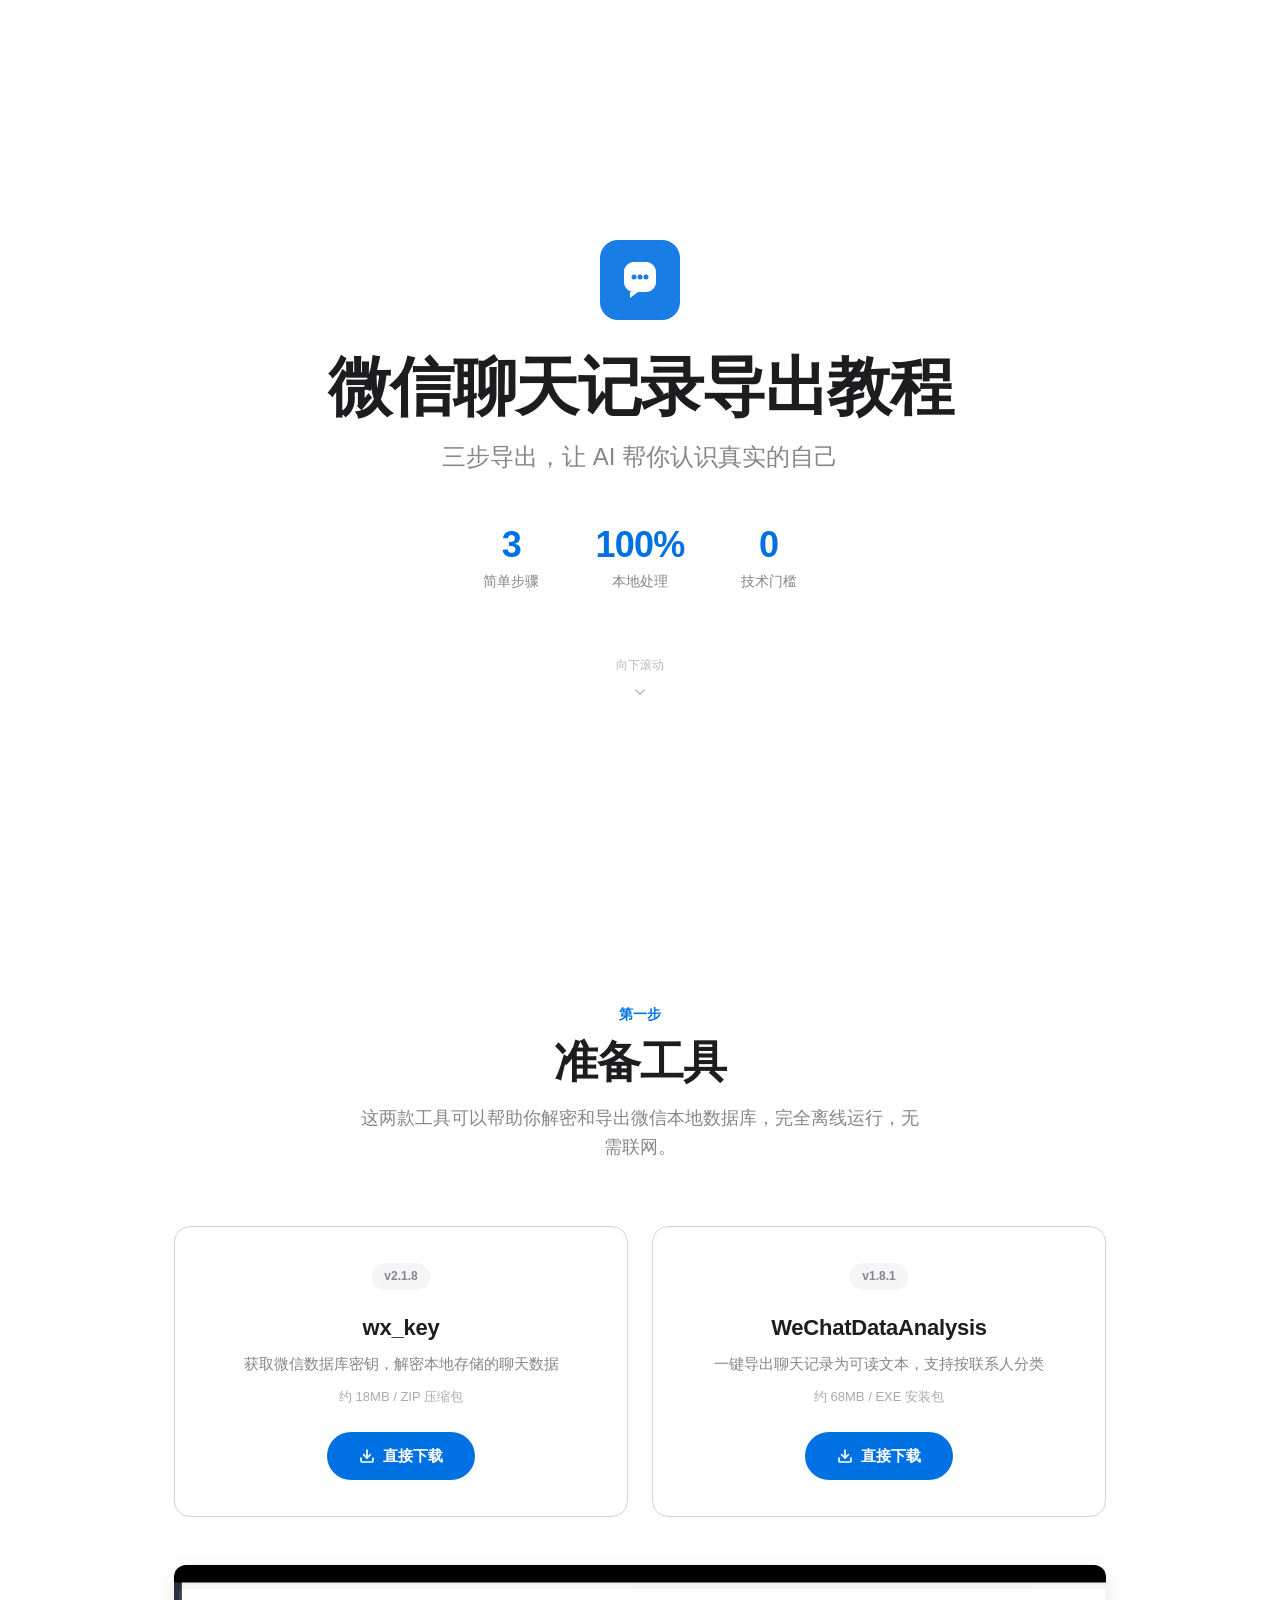
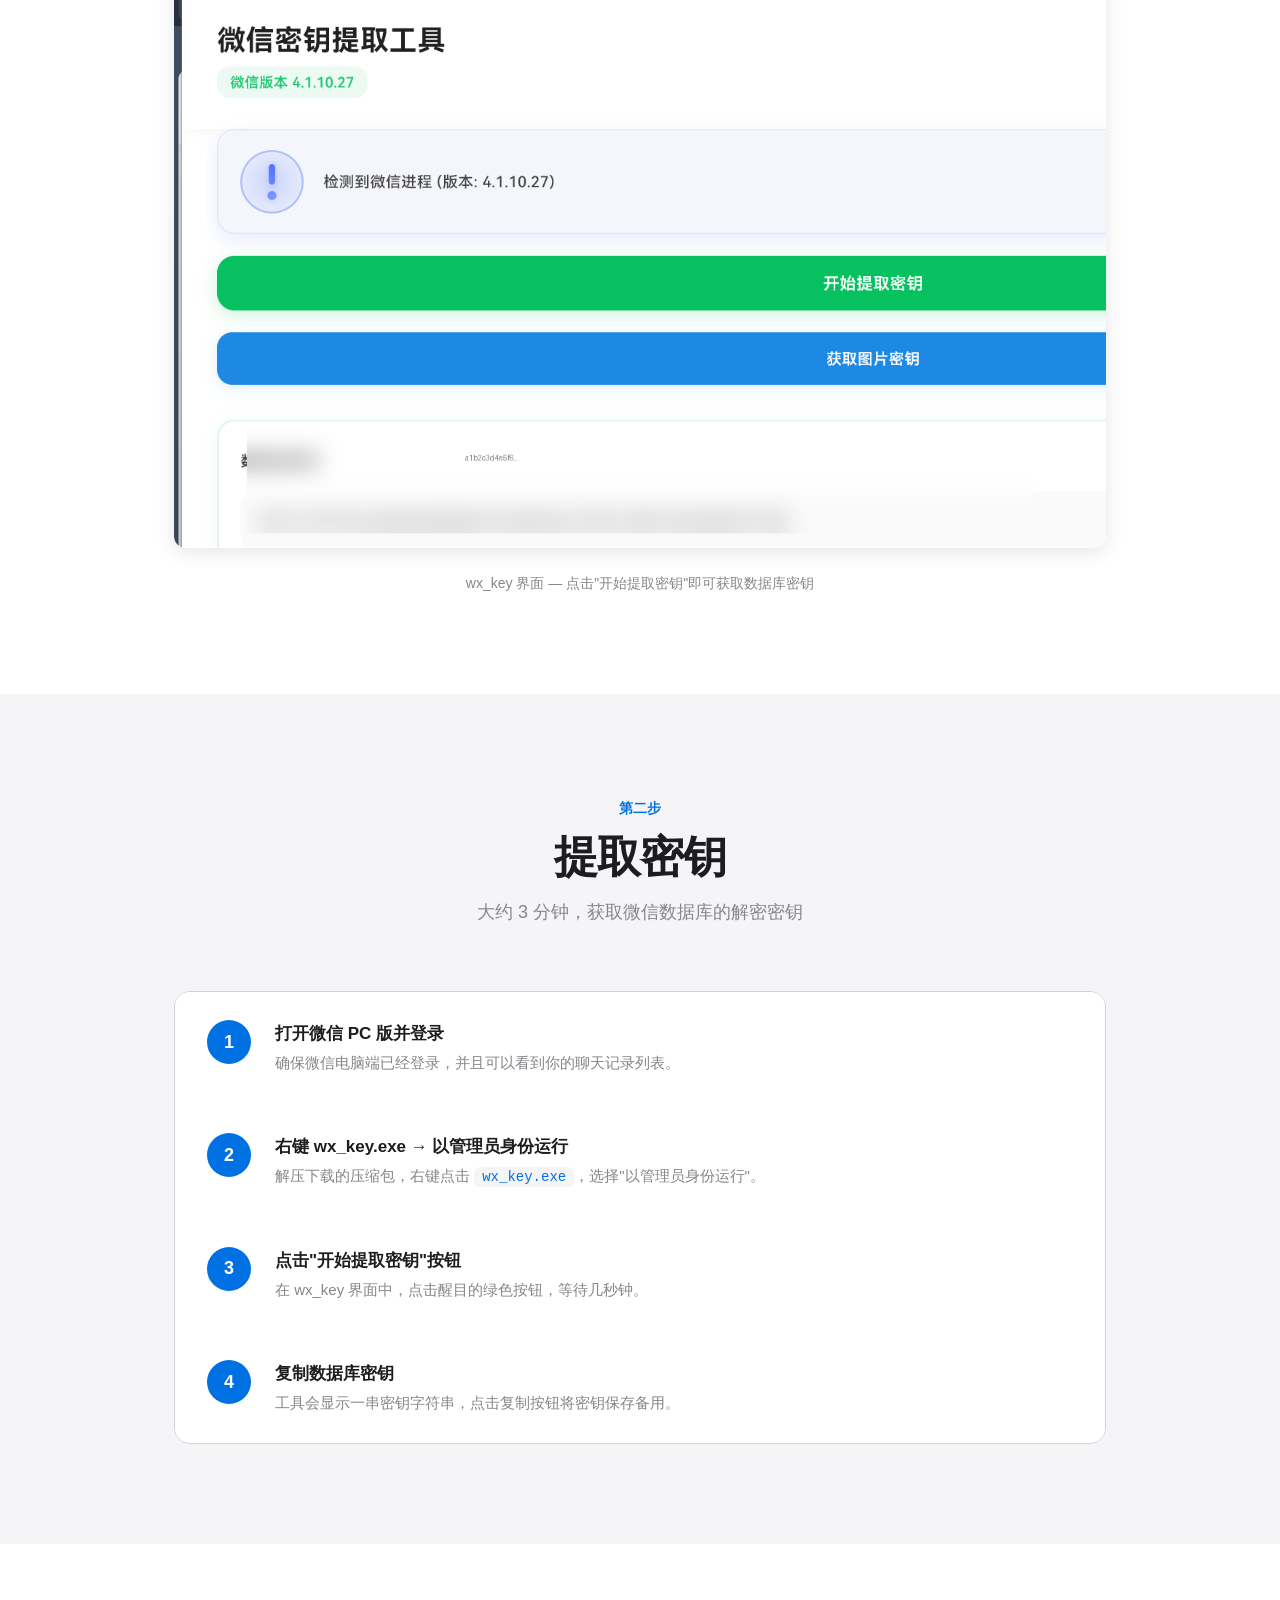
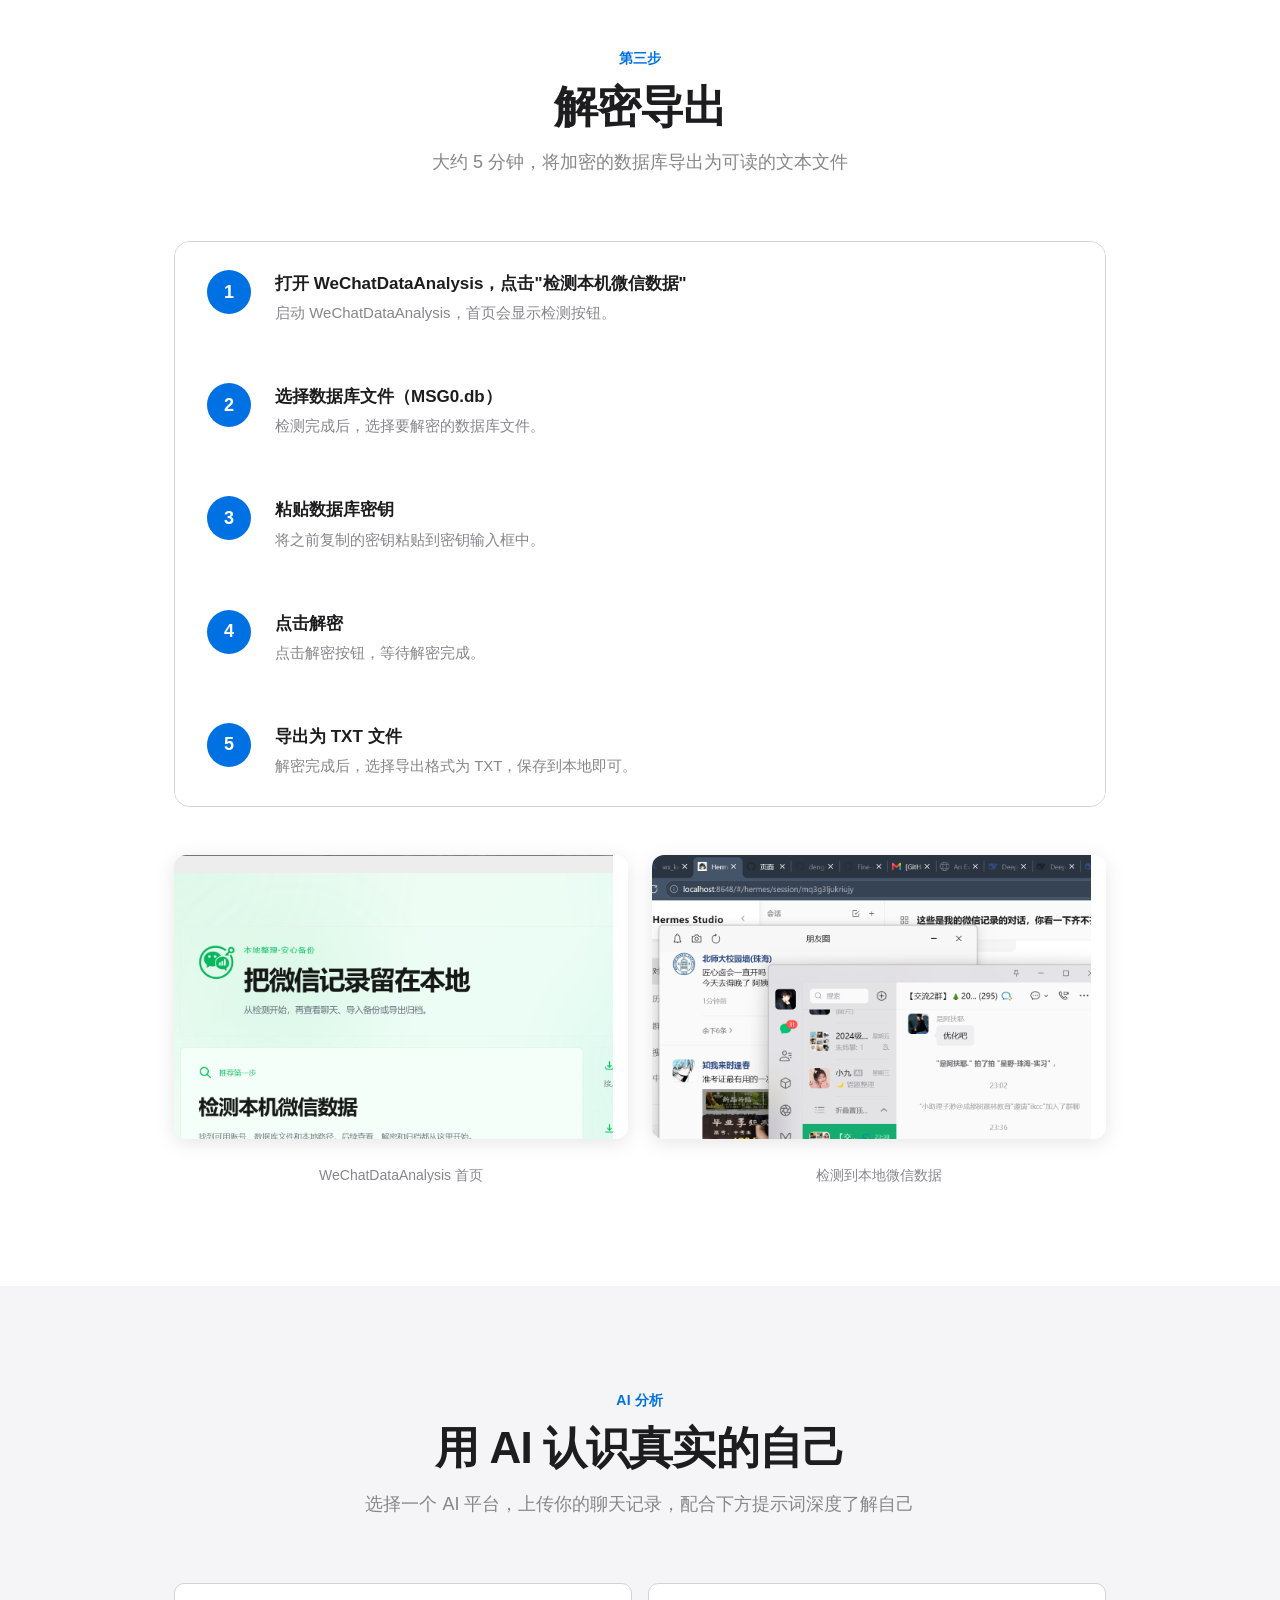
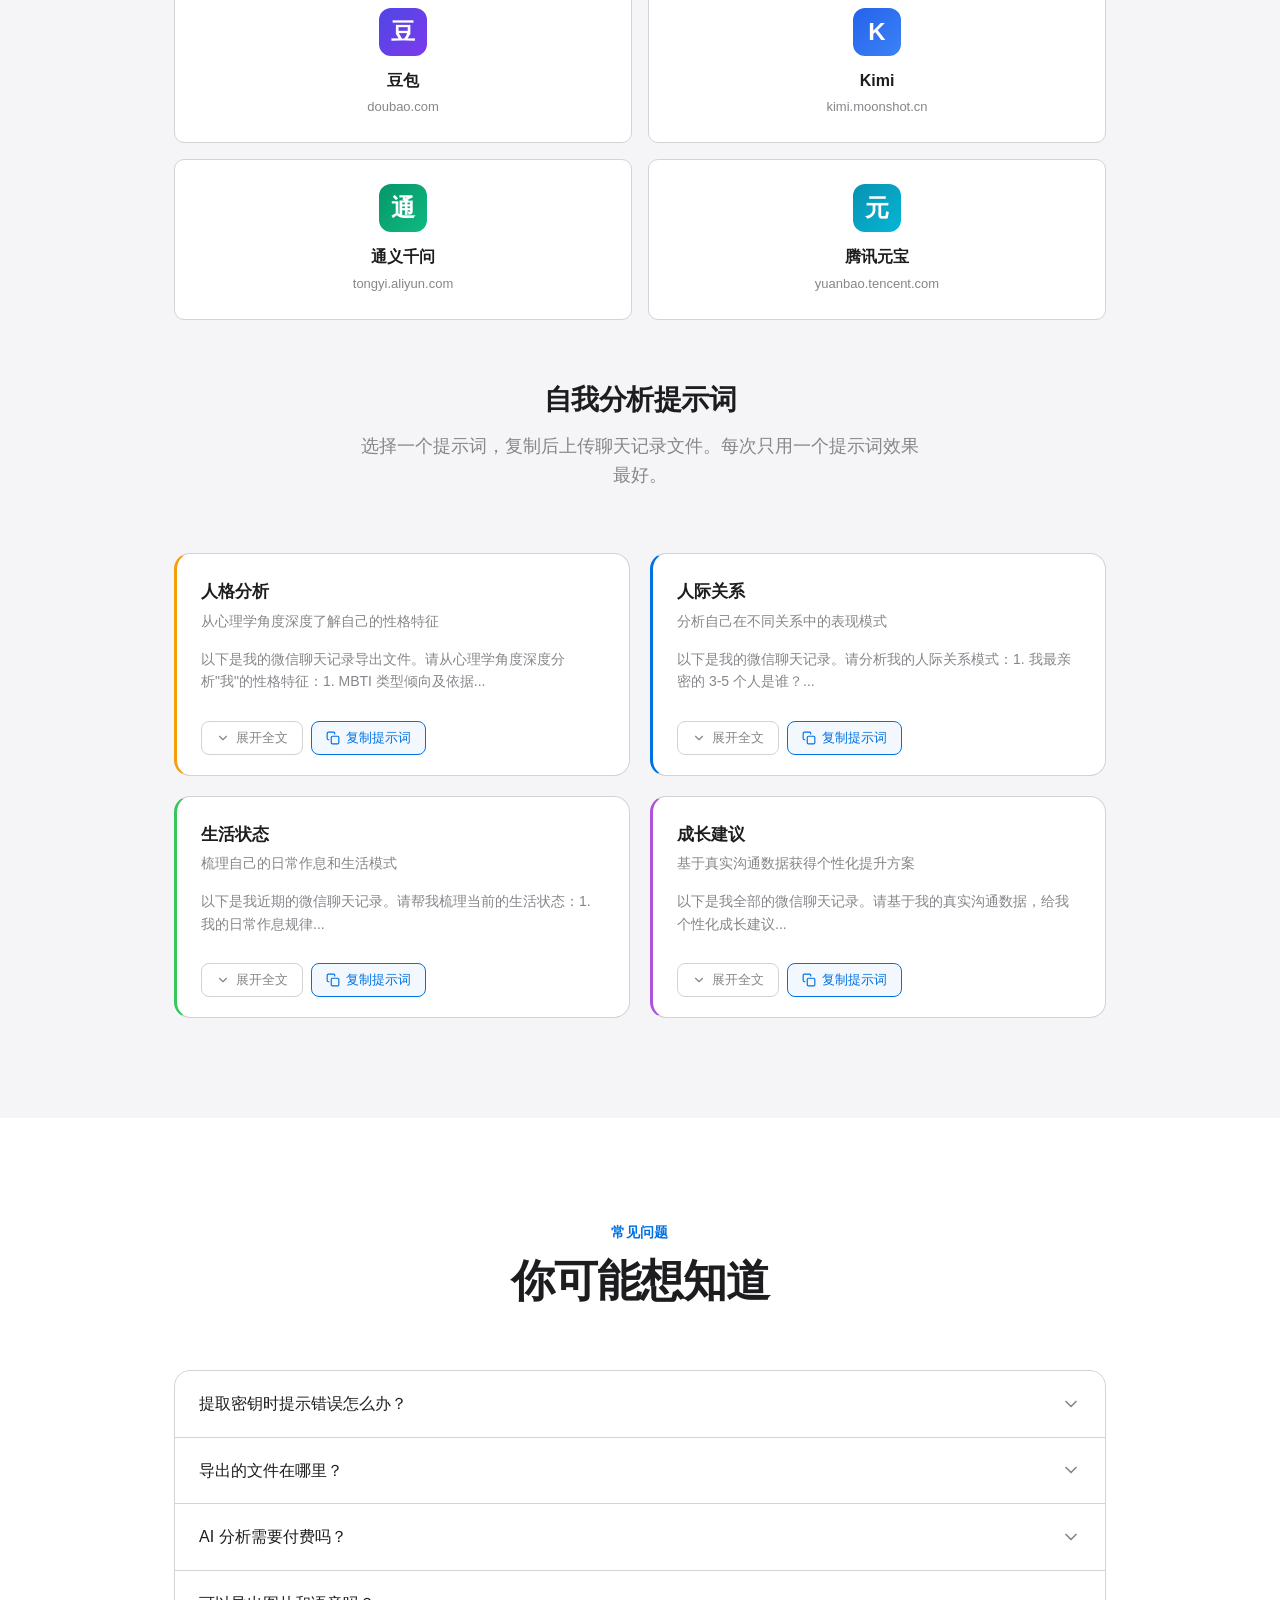
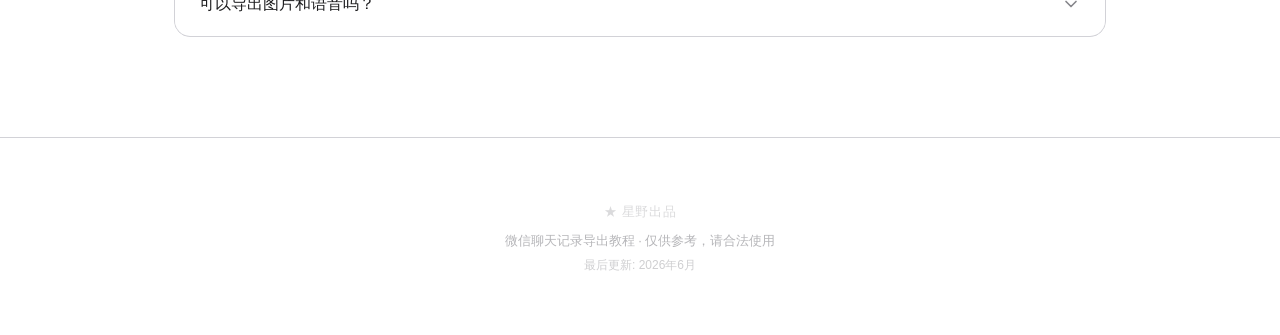
==== index.html @ bab3d142 "Redesign tutorial with Apple-inspired white minimal design - Complete visual redesign with clean whi" ====
<!DOCTYPE html>
<html lang="zh-CN">
<head>
<meta charset="UTF-8">
<meta name="viewport" content="width=device-width, initial-scale=1.0">
<title>微信聊天记录导出教程</title>
<link rel="icon" href="data:image/svg+xml,<svg xmlns='http://www.w3.org/2000/svg' viewBox='0 0 100 100'><text y='.9em' font-size='90'>💬</text></svg>">
<style>
*, *::before, *::after { margin: 0; padding: 0; box-sizing: border-box; }

:root {
  --white: #ffffff;
  --light-gray: #f5f5f7;
  --text: #1d1d1f;
  --text-secondary: #86868b;
  --blue: #0071e3;
  --blue-hover: #0077ed;
  --border-light: #d2d2d7;
  --shadow-card: 0 2px 12px rgba(0,0,0,0.08);
  --shadow-card-hover: 0 8px 30px rgba(0,0,0,0.12);
  --radius: 16px;
  --radius-sm: 10px;
  --max-width: 980px;
  --section-gap: 100px;
}

html {
  scroll-behavior: smooth;
  scroll-padding-top: 60px;
}

body {
  font-family: -apple-system, "SF Pro Display", "SF Pro Text", "PingFang SC", "Helvetica Neue", "Microsoft YaHei", sans-serif;
  background: var(--white);
  color: var(--text);
  font-size: 17px;
  line-height: 1.6;
  -webkit-font-smoothing: antialiased;
  -moz-osx-font-smoothing: grayscale;
  overflow-x: hidden;
}

/* ── Scroll Progress ── */
.scroll-progress {
  position: fixed;
  top: 0;
  left: 0;
  height: 2px;
  background: var(--blue);
  z-index: 10000;
  width: 0%;
  transition: width 0.1s linear;
}

/* ── Navigation ── */
.nav {
  position: fixed;
  top: 0;
  left: 0;
  right: 0;
  z-index: 100;
  padding: 0 24px;
  backdrop-filter: saturate(180%) blur(20px);
  -webkit-backdrop-filter: saturate(180%) blur(20px);
  background: rgba(255,255,255,0.72);
  border-bottom: 0.5px solid rgba(0,0,0,0.08);
  transform: translateY(-100%);
  transition: transform 0.3s ease;
}

.nav.visible {
  transform: translateY(0);
}

.nav-inner {
  max-width: var(--max-width);
  margin: 0 auto;
  display: flex;
  align-items: center;
  justify-content: space-between;
  height: 48px;
}

.nav-brand {
  font-size: 15px;
  font-weight: 600;
  color: var(--text);
  text-decoration: none;
  letter-spacing: -0.01em;
}

.nav-links {
  display: flex;
  gap: 28px;
  list-style: none;
}

.nav-links a {
  font-size: 13px;
  color: var(--text-secondary);
  text-decoration: none;
  font-weight: 500;
  transition: color 0.2s;
  letter-spacing: -0.01em;
}

.nav-links a:hover {
  color: var(--text);
}

/* ── Hero ── */
.hero {
  min-height: 100vh;
  display: flex;
  flex-direction: column;
  align-items: center;
  justify-content: center;
  text-align: center;
  padding: 120px 24px 80px;
  background: var(--white);
}

.hero-icon {
  width: 80px;
  height: 80px;
  margin-bottom: 32px;
  opacity: 0.9;
}

.hero-title {
  font-size: clamp(40px, 7vw, 64px);
  font-weight: 700;
  letter-spacing: -0.025em;
  line-height: 1.1;
  color: var(--text);
  margin-bottom: 16px;
  max-width: 800px;
}

.hero-subtitle {
  font-size: clamp(19px, 3vw, 24px);
  color: var(--text-secondary);
  font-weight: 400;
  line-height: 1.5;
  max-width: 600px;
  margin-bottom: 48px;
}

.hero-stats {
  display: flex;
  justify-content: center;
  gap: 56px;
  flex-wrap: wrap;
}

.hero-stat {
  text-align: center;
}

.hero-stat-value {
  display: block;
  font-size: 36px;
  font-weight: 700;
  color: var(--blue);
  letter-spacing: -0.02em;
  line-height: 1.2;
}

.hero-stat-label {
  font-size: 14px;
  color: var(--text-secondary);
  font-weight: 400;
  margin-top: 4px;
  display: block;
}

.scroll-hint {
  margin-top: 64px;
  display: flex;
  flex-direction: column;
  align-items: center;
  gap: 8px;
  color: var(--text-secondary);
  font-size: 12px;
  opacity: 0.6;
  animation: fadeInUp 0.8s ease forwards 1s;
  opacity: 0;
}

@keyframes fadeInUp {
  from { opacity: 0; transform: translateY(16px); }
  to { opacity: 0.6; transform: translateY(0); }
}

/* ── Container ── */
.container {
  max-width: var(--max-width);
  margin: 0 auto;
  padding: 0 24px;
}

/* ── Sections ── */
.section {
  padding: var(--section-gap) 0;
  background: var(--white);
}

.section--gray {
  background: var(--light-gray);
}

.section-header {
  text-align: center;
  margin-bottom: 64px;
}

.section-label {
  display: inline-block;
  font-size: 14px;
  font-weight: 600;
  color: var(--blue);
  letter-spacing: 0.02em;
  text-transform: uppercase;
  margin-bottom: 12px;
}

.section-title {
  font-size: clamp(28px, 5vw, 44px);
  font-weight: 700;
  letter-spacing: -0.02em;
  line-height: 1.15;
  color: var(--text);
  margin-bottom: 16px;
}

.section-desc {
  font-size: 18px;
  color: var(--text-secondary);
  max-width: 560px;
  margin: 0 auto;
  line-height: 1.6;
}

/* ── Tool Cards ── */
.tool-grid {
  display: grid;
  grid-template-columns: 1fr 1fr;
  gap: 24px;
  margin-bottom: 48px;
}

.tool-card {
  background: var(--white);
  border: 1px solid var(--border-light);
  border-radius: var(--radius);
  padding: 36px 32px;
  text-align: center;
  transition: transform 0.3s ease, box-shadow 0.3s ease;
  text-decoration: none;
  color: inherit;
  display: flex;
  flex-direction: column;
  align-items: center;
}

.tool-card:hover {
  transform: translateY(-4px);
  box-shadow: var(--shadow-card-hover);
}

.tool-version {
  display: inline-block;
  padding: 4px 12px;
  border-radius: 20px;
  font-size: 12px;
  font-weight: 600;
  background: var(--light-gray);
  color: var(--text-secondary);
  margin-bottom: 20px;
}

.tool-name {
  font-size: 22px;
  font-weight: 700;
  letter-spacing: -0.01em;
  margin-bottom: 8px;
  color: var(--text);
}

.tool-desc {
  font-size: 15px;
  color: var(--text-secondary);
  line-height: 1.5;
  margin-bottom: 12px;
}

.tool-size {
  font-size: 13px;
  color: var(--text-secondary);
  opacity: 0.7;
  margin-bottom: 24px;
}

.tool-download-btn {
  display: inline-flex;
  align-items: center;
  gap: 8px;
  padding: 12px 32px;
  border-radius: 980px;
  background: var(--blue);
  color: var(--white);
  font-size: 15px;
  font-weight: 600;
  cursor: pointer;
  border: none;
  text-decoration: none;
  transition: background 0.2s ease, transform 0.2s ease;
  font-family: inherit;
}

.tool-download-btn:hover {
  background: var(--blue-hover);
  transform: scale(1.02);
}

.tool-download-btn svg {
  width: 16px;
  height: 16px;
}

/* ── Screenshots ── */
.screenshot-wrapper {
  margin-top: 48px;
  text-align: center;
}

.screenshot-wrapper img {
  max-width: 100%;
  height: auto;
  border-radius: 12px;
  box-shadow: 0 4px 20px rgba(0,0,0,0.1);
}

.screenshot-caption {
  font-size: 14px;
  color: var(--text-secondary);
  margin-top: 16px;
  font-weight: 400;
}

/* ── Steps ── */
.steps {
  display: flex;
  flex-direction: column;
  gap: 2px;
  background: var(--white);
  border-radius: var(--radius);
  overflow: hidden;
  border: 1px solid var(--border-light);
}

.step {
  display: flex;
  gap: 24px;
  align-items: flex-start;
  padding: 28px 32px;
  background: var(--white);
  transition: background 0.2s ease;
}

.step:hover {
  background: var(--light-gray);
}

.step-num {
  flex-shrink: 0;
  width: 44px;
  height: 44px;
  border-radius: 50%;
  display: flex;
  align-items: center;
  justify-content: center;
  font-size: 18px;
  font-weight: 700;
  background: var(--blue);
  color: var(--white);
}

.step-content {
  flex: 1;
  min-width: 0;
}

.step-title {
  font-size: 17px;
  font-weight: 600;
  margin-bottom: 4px;
  color: var(--text);
}

.step-text {
  font-size: 15px;
  color: var(--text-secondary);
  line-height: 1.6;
}

.step-text code {
  background: var(--light-gray);
  color: var(--blue);
  padding: 2px 8px;
  border-radius: 6px;
  font-size: 14px;
  font-family: "SF Mono", "Fira Code", "PingFang SC", monospace;
  font-weight: 500;
}

/* ── Step Screenshots ── */
.step-screenshots {
  display: grid;
  grid-template-columns: 1fr 1fr;
  gap: 24px;
  margin-top: 48px;
}

.step-screenshots .screenshot-wrapper {
  margin-top: 0;
}

/* ── AI Platform Cards ── */
.ai-grid {
  display: grid;
  grid-template-columns: repeat(2, 1fr);
  gap: 16px;
  margin-bottom: 64px;
}

.ai-card {
  background: var(--white);
  border: 1px solid var(--border-light);
  border-radius: var(--radius-sm);
  padding: 24px;
  text-align: center;
  transition: transform 0.25s ease, box-shadow 0.25s ease;
  text-decoration: none;
  color: inherit;
}

.ai-card:hover {
  transform: translateY(-2px);
  box-shadow: var(--shadow-card);
}

.ai-card-icon {
  width: 48px;
  height: 48px;
  margin: 0 auto 12px;
  border-radius: 12px;
  display: flex;
  align-items: center;
  justify-content: center;
  font-size: 24px;
  font-weight: 700;
  color: var(--white);
}

.ai-card-name {
  font-size: 16px;
  font-weight: 600;
  color: var(--text);
  margin-bottom: 4px;
}

.ai-card-url {
  font-size: 13px;
  color: var(--text-secondary);
}

/* ── Prompt Cards ── */
.prompt-grid {
  display: grid;
  grid-template-columns: 1fr 1fr;
  gap: 20px;
}

.prompt-card {
  background: var(--white);
  border: 1px solid var(--border-light);
  border-radius: var(--radius);
  overflow: hidden;
  transition: transform 0.3s ease, box-shadow 0.3s ease;
}

.prompt-card:hover {
  transform: translateY(-2px);
  box-shadow: var(--shadow-card-hover);
}

.prompt-card.amber { border-left: 3px solid #f59e0b; }
.prompt-card.blue { border-left: 3px solid var(--blue); }
.prompt-card.green { border-left: 3px solid #34c759; }
.prompt-card.purple { border-left: 3px solid #af52de; }

.prompt-card-header {
  padding: 24px 24px 0;
}

.prompt-card-title {
  font-size: 17px;
  font-weight: 600;
  margin-bottom: 4px;
  color: var(--text);
}

.prompt-card-desc {
  font-size: 14px;
  color: var(--text-secondary);
}

.prompt-card-body {
  padding: 16px 24px;
}

.prompt-preview {
  font-size: 14px;
  color: var(--text-secondary);
  line-height: 1.6;
  margin-bottom: 12px;
  overflow: hidden;
  display: -webkit-box;
  -webkit-line-clamp: 2;
  -webkit-box-orient: vertical;
}

.prompt-full {
  display: none;
  font-size: 13px;
  color: var(--text);
  line-height: 1.8;
  background: var(--light-gray);
  border-radius: 10px;
  padding: 16px;
  margin-bottom: 12px;
  white-space: pre-wrap;
  font-family: "SF Mono", "Fira Code", "PingFang SC", monospace;
  border: 1px solid var(--border-light);
}

.prompt-full.expanded {
  display: block;
}

.prompt-card-actions {
  padding: 0 24px 20px;
  display: flex;
  gap: 8px;
}

.prompt-toggle-btn, .prompt-copy-btn {
  display: inline-flex;
  align-items: center;
  gap: 6px;
  padding: 7px 14px;
  border-radius: 8px;
  border: 1px solid var(--border-light);
  background: var(--white);
  color: var(--text-secondary);
  font-size: 13px;
  font-weight: 500;
  cursor: pointer;
  transition: all 0.2s;
  font-family: inherit;
}

.prompt-toggle-btn:hover, .prompt-copy-btn:hover {
  border-color: #999;
  color: var(--text);
}

.prompt-toggle-btn svg, .prompt-copy-btn svg {
  width: 14px;
  height: 14px;
}

.prompt-copy-btn {
  border-color: var(--blue);
  color: var(--blue);
  background: rgba(0,113,227,0.05);
}

.prompt-copy-btn:hover {
  background: rgba(0,113,227,0.1);
  border-color: var(--blue);
  color: var(--blue);
}

.prompt-copy-btn.copied {
  border-color: #34c759;
  background: rgba(52,199,89,0.08);
  color: #34c759;
}

.prompt-toggle-btn svg {
  transition: transform 0.3s ease;
}

.prompt-toggle-btn.open svg {
  transform: rotate(180deg);
}

/* ── FAQ ── */
.faq-list {
  display: flex;
  flex-direction: column;
  gap: 1px;
  background: var(--border-light);
  border-radius: var(--radius);
  overflow: hidden;
  border: 1px solid var(--border-light);
}

.faq-item {
  background: var(--white);
  overflow: hidden;
}

.faq-question {
  display: flex;
  align-items: center;
  justify-content: space-between;
  padding: 20px 24px;
  cursor: pointer;
  font-size: 16px;
  font-weight: 500;
  color: var(--text);
  transition: color 0.2s;
  user-select: none;
  gap: 16px;
}

.faq-question:hover {
  color: var(--blue);
}

.faq-chevron {
  width: 20px;
  height: 20px;
  color: var(--text-secondary);
  transition: transform 0.35s cubic-bezier(0.4, 0, 0.2, 1);
  flex-shrink: 0;
}

.faq-item.open .faq-chevron {
  transform: rotate(180deg);
  color: var(--blue);
}

.faq-answer {
  max-height: 0;
  overflow: hidden;
  transition: max-height 0.4s cubic-bezier(0.4, 0, 0.2, 1), padding 0.3s ease;
  padding: 0 24px;
  font-size: 15px;
  color: var(--text-secondary);
  line-height: 1.7;
}

.faq-item.open .faq-answer {
  max-height: 400px;
  padding: 0 24px 20px;
}

/* ── Footer ── */
.footer {
  padding: 40px 24px 60px;
  text-align: center;
  border-top: 1px solid var(--border-light);
  background: var(--white);
}

.footer-brand {
  font-size: 14px;
  color: var(--text-secondary);
  margin-bottom: 8px;
}

.footer-text {
  font-size: 13px;
  color: var(--text-secondary);
  opacity: 0.6;
  margin-bottom: 4px;
}

.footer-update {
  font-size: 12px;
  color: var(--text-secondary);
  opacity: 0.4;
}

/* ── Watermark ── */
.watermark {
  padding: 24px 0 8px;
  text-align: center;
}

.watermark-text {
  font-size: 13px;
  color: var(--text-secondary);
  opacity: 0.3;
  font-weight: 400;
  letter-spacing: 0.05em;
}

/* ── Scroll Animations ── */
.fade-in {
  opacity: 0;
  transform: translateY(24px);
  transition: opacity 0.6s ease, transform 0.6s ease;
}

.fade-in.visible {
  opacity: 1;
  transform: translateY(0);
}

.fade-in-delay-1 { transition-delay: 0.1s; }
.fade-in-delay-2 { transition-delay: 0.2s; }
.fade-in-delay-3 { transition-delay: 0.3s; }
.fade-in-delay-4 { transition-delay: 0.4s; }

/* ── Responsive ── */
@media (max-width: 768px) {
  :root {
    --section-gap: 64px;
  }

  .tool-grid { grid-template-columns: 1fr; }
  .prompt-grid { grid-template-columns: 1fr; }
  .ai-grid { grid-template-columns: 1fr; }
  .step-screenshots { grid-template-columns: 1fr; }
  .hero-stats { gap: 32px; }
  .hero { padding: 80px 24px 60px; min-height: auto; }
  .nav-links { gap: 16px; }
  .nav-links a { font-size: 12px; }
  .step { padding: 20px; }
  .step-num { width: 38px; height: 38px; font-size: 16px; }
}

@media (max-width: 480px) {
  .nav-links { display: none; }
  .hero-title { font-size: 32px; }
  .hero-subtitle { font-size: 17px; }
  .hero-stats { gap: 24px; }
  .hero-stat-value { font-size: 28px; }
  .section-title { font-size: 28px; }
}
</style>
</head>
<body>

<!-- Scroll Progress -->
<div class="scroll-progress" id="scrollProgress"></div>

<!-- Navigation -->
<nav class="nav" id="nav">
  <div class="nav-inner">
    <a href="#" class="nav-brand">微信聊天导出</a>
    <ul class="nav-links">
      <li><a href="#tools">工具下载</a></li>
      <li><a href="#extract-key">提取密钥</a></li>
      <li><a href="#decrypt">解密导出</a></li>
      <li><a href="#ai-analysis">AI 分析</a></li>
      <li><a href="#faq">常见问题</a></li>
    </ul>
  </div>
</nav>

<!-- Hero -->
<section class="hero" id="hero">
  <svg class="hero-icon" viewBox="0 0 80 80" fill="none">
    <rect width="80" height="80" rx="18" fill="#0071e3"/>
    <path d="M24 32C24 26.477 28.477 22 34 22H46C51.523 22 56 26.477 56 32V42C56 47.523 51.523 52 46 52H38L30 58V52H34C28.477 52 24 47.523 24 42V32Z" fill="white"/>
    <circle cx="34" cy="37" r="2.5" fill="#0071e3"/>
    <circle cx="40" cy="37" r="2.5" fill="#0071e3"/>
    <circle cx="46" cy="37" r="2.5" fill="#0071e3"/>
  </svg>
  <h1 class="hero-title">微信聊天记录导出教程</h1>
  <p class="hero-subtitle">三步导出，让 AI 帮你认识真实的自己</p>
  <div class="hero-stats">
    <div class="hero-stat">
      <span class="hero-stat-value">3</span>
      <span class="hero-stat-label">简单步骤</span>
    </div>
    <div class="hero-stat">
      <span class="hero-stat-value">100%</span>
      <span class="hero-stat-label">本地处理</span>
    </div>
    <div class="hero-stat">
      <span class="hero-stat-value">0</span>
      <span class="hero-stat-label">技术门槛</span>
    </div>
  </div>
  <div class="scroll-hint">
    <span>向下滚动</span>
    <svg width="16" height="16" viewBox="0 0 16 16" fill="none"><path d="M4 6L8 10L12 6" stroke="currentColor" stroke-width="1.5" stroke-linecap="round" stroke-linejoin="round"/></svg>
  </div>
</section>

<!-- Section 1: 准备工具 -->
<section class="section" id="tools">
  <div class="container">
    <div class="section-header fade-in">
      <div class="section-label">第一步</div>
      <h2 class="section-title">准备工具</h2>
      <p class="section-desc">这两款工具可以帮助你解密和导出微信本地数据库，完全离线运行，无需联网。</p>
    </div>
    <div class="tool-grid fade-in">
      <a href="https://github.com/ycccccccy/wx_key/releases/download/v2.1.8/wx_key-windows-v2.1.8.zip" class="tool-card" target="_blank" rel="noopener">
        <div class="tool-version">v2.1.8</div>
        <div class="tool-name">wx_key</div>
        <div class="tool-desc">获取微信数据库密钥，解密本地存储的聊天数据</div>
        <div class="tool-size">约 18MB / ZIP 压缩包</div>
        <div class="tool-download-btn">
          <svg viewBox="0 0 24 24" fill="none" stroke="currentColor" stroke-width="2.5" stroke-linecap="round" stroke-linejoin="round">
            <path d="M21 15v4a2 2 0 0 1-2 2H5a2 2 0 0 1-2-2v-4"/>
            <polyline points="7 10 12 15 17 10"/>
            <line x1="12" y1="15" x2="12" y2="3"/>
          </svg>
          直接下载
        </div>
      </a>
      <a href="https://github.com/LifeArchiveProject/WeChatDataAnalysis/releases/download/v1.8.1/WeChatDataAnalysis-1.8.1-Setup.exe" class="tool-card" target="_blank" rel="noopener">
        <div class="tool-version">v1.8.1</div>
        <div class="tool-name">WeChatDataAnalysis</div>
        <div class="tool-desc">一键导出聊天记录为可读文本，支持按联系人分类</div>
        <div class="tool-size">约 68MB / EXE 安装包</div>
        <div class="tool-download-btn">
          <svg viewBox="0 0 24 24" fill="none" stroke="currentColor" stroke-width="2.5" stroke-linecap="round" stroke-linejoin="round">
            <path d="M21 15v4a2 2 0 0 1-2 2H5a2 2 0 0 1-2-2v-4"/>
            <polyline points="7 10 12 15 17 10"/>
            <line x1="12" y1="15" x2="12" y2="3"/>
          </svg>
          直接下载
        </div>
      </a>
    </div>
    <div class="screenshot-wrapper fade-in">
      <img src="[data-uri]" alt="wx_key 界面截图">
      <p class="screenshot-caption">wx_key 界面 — 点击"开始提取密钥"即可获取数据库密钥</p>
    </div>
  </div>
</section>

<!-- Section 2: 提取密钥 -->
<section class="section section--gray" id="extract-key">
  <div class="container">
    <div class="section-header fade-in">
      <div class="section-label">第二步</div>
      <h2 class="section-title">提取密钥</h2>
      <p class="section-desc">大约 3 分钟，获取微信数据库的解密密钥</p>
    </div>
    <div class="steps fade-in">
      <div class="step">
        <div class="step-num">1</div>
        <div class="step-content">
          <div class="step-title">打开微信 PC 版并登录</div>
          <div class="step-text">确保微信电脑端已经登录，并且可以看到你的聊天记录列表。</div>
        </div>
      </div>
      <div class="step">
        <div class="step-num">2</div>
        <div class="step-content">
          <div class="step-title">右键 wx_key.exe → 以管理员身份运行</div>
          <div class="step-text">解压下载的压缩包，右键点击 <code>wx_key.exe</code>，选择"以管理员身份运行"。</div>
        </div>
      </div>
      <div class="step">
        <div class="step-num">3</div>
        <div class="step-content">
          <div class="step-title">点击"开始提取密钥"按钮</div>
          <div class="step-text">在 wx_key 界面中，点击醒目的绿色按钮，等待几秒钟。</div>
        </div>
      </div>
      <div class="step">
        <div class="step-num">4</div>
        <div class="step-content">
          <div class="step-title">复制数据库密钥</div>
          <div class="step-text">工具会显示一串密钥字符串，点击复制按钮将密钥保存备用。</div>
        </div>
      </div>
    </div>
  </div>
</section>

<!-- Section 3: 解密导出 -->
<section class="section" id="decrypt">
  <div class="container">
    <div class="section-header fade-in">
      <div class="section-label">第三步</div>
      <h2 class="section-title">解密导出</h2>
      <p class="section-desc">大约 5 分钟，将加密的数据库导出为可读的文本文件</p>
    </div>
    <div class="steps fade-in">
      <div class="step">
        <div class="step-num">1</div>
        <div class="step-content">
          <div class="step-title">打开 WeChatDataAnalysis，点击"检测本机微信数据"</div>
          <div class="step-text">启动 WeChatDataAnalysis，首页会显示检测按钮。</div>
        </div>
      </div>
      <div class="step">
        <div class="step-num">2</div>
        <div class="step-content">
          <div class="step-title">选择数据库文件（MSG0.db）</div>
          <div class="step-text">检测完成后，选择要解密的数据库文件。</div>
        </div>
      </div>
      <div class="step">
        <div class="step-num">3</div>
        <div class="step-content">
          <div class="step-title">粘贴数据库密钥</div>
          <div class="step-text">将之前复制的密钥粘贴到密钥输入框中。</div>
        </div>
      </div>
      <div class="step">
        <div class="step-num">4</div>
        <div class="step-content">
          <div class="step-title">点击解密</div>
          <div class="step-text">点击解密按钮，等待解密完成。</div>
        </div>
      </div>
      <div class="step">
        <div class="step-num">5</div>
        <div class="step-content">
          <div class="step-title">导出为 TXT 文件</div>
          <div class="step-text">解密完成后，选择导出格式为 TXT，保存到本地即可。</div>
        </div>
      </div>
    </div>
    <div class="step-screenshots fade-in">
      <div class="screenshot-wrapper">
        <img src="[data-uri]" alt="WeChatDataAnalysis 主界面">
        <p class="screenshot-caption">WeChatDataAnalysis 首页</p>
      </div>
      <div class="screenshot-wrapper">
        <img src="[data-uri]" alt="WeChatDataAnalysis 检测结果">
        <p class="screenshot-caption">检测到本地微信数据</p>
      </div>
    </div>
  </div>
</section>

<!-- Section 4: AI 分析 -->
<section class="section section--gray" id="ai-analysis">
  <div class="container">
    <div class="section-header fade-in">
      <div class="section-label">AI 分析</div>
      <h2 class="section-title">用 AI 认识真实的自己</h2>
      <p class="section-desc">选择一个 AI 平台，上传你的聊天记录，配合下方提示词深度了解自己</p>
    </div>
    <div class="ai-grid fade-in">
      <a href="https://www.doubao.com" class="ai-card" target="_blank" rel="noopener">
        <div class="ai-card-icon" style="background: linear-gradient(135deg, #4f46e5, #7c3aed);">豆</div>
        <div class="ai-card-name">豆包</div>
        <div class="ai-card-url">doubao.com</div>
      </a>
      <a href="https://kimi.moonshot.cn" class="ai-card" target="_blank" rel="noopener">
        <div class="ai-card-icon" style="background: linear-gradient(135deg, #2563eb, #3b82f6);">K</div>
        <div class="ai-card-name">Kimi</div>
        <div class="ai-card-url">kimi.moonshot.cn</div>
      </a>
      <a href="https://tongyi.aliyun.com" class="ai-card" target="_blank" rel="noopener">
        <div class="ai-card-icon" style="background: linear-gradient(135deg, #059669, #10b981);">通</div>
        <div class="ai-card-name">通义千问</div>
        <div class="ai-card-url">tongyi.aliyun.com</div>
      </a>
      <a href="https://yuanbao.tencent.com" class="ai-card" target="_blank" rel="noopener">
        <div class="ai-card-icon" style="background: linear-gradient(135deg, #0891b2, #06b6d4);">元</div>
        <div class="ai-card-name">腾讯元宝</div>
        <div class="ai-card-url">yuanbao.tencent.com</div>
      </a>
    </div>

    <div class="section-header fade-in" style="margin-top: 40px;">
      <h2 class="section-title" style="font-size: 28px;">自我分析提示词</h2>
      <p class="section-desc">选择一个提示词，复制后上传聊天记录文件。每次只用一个提示词效果最好。</p>
    </div>

    <div class="prompt-grid">
      <!-- Prompt 1: 人格分析 -->
      <div class="prompt-card amber fade-in">
        <div class="prompt-card-header">
          <div class="prompt-card-title">人格分析</div>
          <div class="prompt-card-desc">从心理学角度深度了解自己的性格特征</div>
        </div>
        <div class="prompt-card-body">
          <div class="prompt-preview">以下是我的微信聊天记录导出文件。请从心理学角度深度分析"我"的性格特征：1. MBTI 类型倾向及依据...</div>
          <div class="prompt-full" id="prompt1">以下是我的微信聊天记录导出文件。请从心理学角度深度分析"我"的性格特征：
1. MBTI 类型倾向及依据
2. 说话风格和语言习惯
3. 情绪模式（容易焦虑/淡定/敏感等）
4. 社交风格（主动型/被动型，深度社交/广度社交）
5. 核心价值观和人生优先级
6. 潜意识里反复出现的主题
请用具体聊天片段作为证据，给出详细分析。</div>
        </div>
        <div class="prompt-card-actions">
          <button class="prompt-toggle-btn" onclick="togglePrompt(this, 'prompt1')">
            <svg viewBox="0 0 24 24" fill="none" stroke="currentColor" stroke-width="2" stroke-linecap="round" stroke-linejoin="round"><polyline points="6 9 12 15 18 9"/></svg>
            展开全文
          </button>
          <button class="prompt-copy-btn" onclick="copyPrompt(this, 'prompt1')">
            <svg viewBox="0 0 24 24" fill="none" stroke="currentColor" stroke-width="2" stroke-linecap="round" stroke-linejoin="round"><rect x="9" y="9" width="13" height="13" rx="2" ry="2"/><path d="M5 15H4a2 2 0 0 1-2-2V4a2 2 0 0 1 2-2h9a2 2 0 0 1 2 2v1"/></svg>
            复制提示词
          </button>
        </div>
      </div>

      <!-- Prompt 2: 人际关系 -->
      <div class="prompt-card blue fade-in fade-in-delay-1">
        <div class="prompt-card-header">
          <div class="prompt-card-title">人际关系</div>
          <div class="prompt-card-desc">分析自己在不同关系中的表现模式</div>
        </div>
        <div class="prompt-card-body">
          <div class="prompt-preview">以下是我的微信聊天记录。请分析我的人际关系模式：1. 我最亲密的 3-5 个人是谁？...</div>
          <div class="prompt-full" id="prompt2">以下是我的微信聊天记录。请分析我的人际关系模式：
1. 我最亲密的 3-5 个人是谁？依据是什么？
2. 我在不同关系中的表现差异（朋友/家人/同事/恋人）
3. 我的社交圈层结构（核心圈/活跃圈/边缘圈）
4. 我是否有讨好型人格倾向？具体表现？
5. 我在冲突中通常怎么处理？
6. 有哪些关系可能需要主动维护或修复？
请结合具体聊天内容分析。</div>
        </div>
        <div class="prompt-card-actions">
          <button class="prompt-toggle-btn" onclick="togglePrompt(this, 'prompt2')">
            <svg viewBox="0 0 24 24" fill="none" stroke="currentColor" stroke-width="2" stroke-linecap="round" stroke-linejoin="round"><polyline points="6 9 12 15 18 9"/></svg>
            展开全文
          </button>
          <button class="prompt-copy-btn" onclick="copyPrompt(this, 'prompt2')">
            <svg viewBox="0 0 24 24" fill="none" stroke="currentColor" stroke-width="2" stroke-linecap="round" stroke-linejoin="round"><rect x="9" y="9" width="13" height="13" rx="2" ry="2"/><path d="M5 15H4a2 2 0 0 1-2-2V4a2 2 0 0 1 2-2h9a2 2 0 0 1 2 2v1"/></svg>
            复制提示词
          </button>
        </div>
      </div>

      <!-- Prompt 3: 生活状态 -->
      <div class="prompt-card green fade-in fade-in-delay-2">
        <div class="prompt-card-header">
          <div class="prompt-card-title">生活状态</div>
          <div class="prompt-card-desc">梳理自己的日常作息和生活模式</div>
        </div>
        <div class="prompt-card-body">
          <div class="prompt-preview">以下是我近期的微信聊天记录。请帮我梳理当前的生活状态：1. 我的日常作息规律...</div>
          <div class="prompt-full" id="prompt3">以下是我近期的微信聊天记录。请帮我梳理当前的生活状态：
1. 我的日常作息规律（从消息时间推断）
2. 我最近关注和讨论最多的话题
3. 我的情绪状态趋势（最近一周/一个月）
4. 我的工作/学习状态
5. 我的消费习惯和经济状况暗示
6. 有什么我可能没意识到的生活模式？
请用时间线和数据支撑分析。</div>
        </div>
        <div class="prompt-card-actions">
          <button class="prompt-toggle-btn" onclick="togglePrompt(this, 'prompt3')">
            <svg viewBox="0 0 24 24" fill="none" stroke="currentColor" stroke-width="2" stroke-linecap="round" stroke-linejoin="round"><polyline points="6 9 12 15 18 9"/></svg>
            展开全文
          </button>
          <button class="prompt-copy-btn" onclick="copyPrompt(this, 'prompt3')">
            <svg viewBox="0 0 24 24" fill="none" stroke="currentColor" stroke-width="2" stroke-linecap="round" stroke-linejoin="round"><rect x="9" y="9" width="13" height="13" rx="2" ry="2"/><path d="M5 15H4a2 2 0 0 1-2-2V4a2 2 0 0 1 2-2h9a2 2 0 0 1 2 2v1"/></svg>
            复制提示词
          </button>
        </div>
      </div>

      <!-- Prompt 4: 成长建议 -->
      <div class="prompt-card purple fade-in fade-in-delay-3">
        <div class="prompt-card-header">
          <div class="prompt-card-title">成长建议</div>
          <div class="prompt-card-desc">基于真实沟通数据获得个性化提升方案</div>
        </div>
        <div class="prompt-card-body">
          <div class="prompt-preview">以下是我全部的微信聊天记录。请基于我的真实沟通数据，给我个性化成长建议...</div>
          <div class="prompt-full" id="prompt4">以下是我全部的微信聊天记录。请基于我的真实沟通数据，给我个性化成长建议：
1. 我沟通中最大的 3 个优势
2. 我沟通中最大的 3 个盲区或弱点
3. 我可能没注意到的沟通坏习惯
4. 我在情绪管理方面可以改进的地方
5. 基于我的聊天模式，推荐 3 本适合我的书
6. 给我一个 30 天的个人提升计划
请严格基于聊天记录内容分析，不要泛泛而谈。</div>
        </div>
        <div class="prompt-card-actions">
          <button class="prompt-toggle-btn" onclick="togglePrompt(this, 'prompt4')">
            <svg viewBox="0 0 24 24" fill="none" stroke="currentColor" stroke-width="2" stroke-linecap="round" stroke-linejoin="round"><polyline points="6 9 12 15 18 9"/></svg>
            展开全文
          </button>
          <button class="prompt-copy-btn" onclick="copyPrompt(this, 'prompt4')">
            <svg viewBox="0 0 24 24" fill="none" stroke="currentColor" stroke-width="2" stroke-linecap="round" stroke-linejoin="round"><rect x="9" y="9" width="13" height="13" rx="2" ry="2"/><path d="M5 15H4a2 2 0 0 1-2-2V4a2 2 0 0 1 2-2h9a2 2 0 0 1 2 2v1"/></svg>
            复制提示词
          </button>
        </div>
      </div>
    </div>
  </div>
</section>

<!-- Section 5: FAQ -->
<section class="section" id="faq">
  <div class="container">
    <div class="section-header fade-in">
      <div class="section-label">常见问题</div>
      <h2 class="section-title">你可能想知道</h2>
    </div>
    <div class="faq-list fade-in">
      <div class="faq-item">
        <div class="faq-question" onclick="toggleFaq(this)">
          提取密钥时提示错误怎么办？
          <svg class="faq-chevron" viewBox="0 0 24 24" fill="none" stroke="currentColor" stroke-width="2" stroke-linecap="round" stroke-linejoin="round"><polyline points="6 9 12 15 18 9"/></svg>
        </div>
        <div class="faq-answer">请确保：1) 微信电脑端已登录且正在运行；2) wx_key 以管理员身份运行；3) 微信版本兼容。如果仍然报错，尝试关闭微信后重新打开，再运行提取工具。</div>
      </div>
      <div class="faq-item">
        <div class="faq-question" onclick="toggleFaq(this)">
          导出的文件在哪里？
          <svg class="faq-chevron" viewBox="0 0 24 24" fill="none" stroke="currentColor" stroke-width="2" stroke-linecap="round" stroke-linejoin="round"><polyline points="6 9 12 15 18 9"/></svg>
        </div>
        <div class="faq-answer">导出的 TXT 文件默认保存在 WeChatDataAnalysis 的安装目录下。你也可以在导出时手动选择保存路径。文件以联系人名称命名，方便查找。</div>
      </div>
      <div class="faq-item">
        <div class="faq-question" onclick="toggleFaq(this)">
          AI 分析需要付费吗？
          <svg class="faq-chevron" viewBox="0 0 24 24" fill="none" stroke="currentColor" stroke-width="2" stroke-linecap="round" stroke-linejoin="round"><polyline points="6 9 12 15 18 9"/></svg>
        </div>
        <div class="faq-answer">大部分 AI 平台提供免费额度。豆包和腾讯元宝完全免费，Kimi 和通义千问有免费使用额度。对于普通聊天记录分析，免费额度通常足够使用。</div>
      </div>
      <div class="faq-item">
        <div class="faq-question" onclick="toggleFaq(this)">
          可以导出图片和语音吗？
          <svg class="faq-chevron" viewBox="0 0 24 24" fill="none" stroke="currentColor" stroke-width="2" stroke-linecap="round" stroke-linejoin="round"><polyline points="6 9 12 15 18 9"/></svg>
        </div>
        <div class="faq-answer">当前版本主要导出文字消息。图片、语音、视频等多媒体文件暂不支持直接导出，但文字消息中会保留相关记录。工具会持续更新以支持更多数据类型。</div>
      </div>
    </div>
  </div>
</section>

<!-- Footer -->
<footer class="footer">
  <div class="watermark">
    <div class="watermark-text">&#9733; 星野出品</div>
  </div>
  <div class="footer-text">微信聊天记录导出教程 · 仅供参考，请合法使用</div>
  <div class="footer-update">最后更新: 2026年6月</div>
</footer>

<script>
// Scroll progress bar
window.addEventListener('scroll', function() {
  var scrollTop = document.documentElement.scrollTop || document.body.scrollTop;
  var scrollHeight = document.documentElement.scrollHeight - document.documentElement.clientHeight;
  var progress = (scrollTop / scrollHeight) * 100;
  document.getElementById('scrollProgress').style.width = progress + '%';
});

// Nav visibility
window.addEventListener('scroll', function() {
  var nav = document.getElementById('nav');
  if (window.scrollY > 300) {
    nav.classList.add('visible');
  } else {
    nav.classList.remove('visible');
  }
});

// Intersection Observer for fade-in animations
(function() {
  var observer = new IntersectionObserver(function(entries) {
    entries.forEach(function(entry) {
      if (entry.isIntersecting) {
        entry.target.classList.add('visible');
      }
    });
  }, { threshold: 0.1, rootMargin: '0px 0px -40px 0px' });

  document.querySelectorAll('.fade-in').forEach(function(el) {
    observer.observe(el);
  });
})();

// FAQ toggle
function toggleFaq(el) {
  var item = el.parentElement;
  var wasOpen = item.classList.contains('open');
  // Close all
  document.querySelectorAll('.faq-item').forEach(function(faq) {
    faq.classList.remove('open');
  });
  if (!wasOpen) {
    item.classList.add('open');
  }
}

// Prompt toggle
function togglePrompt(btn, id) {
  var full = document.getElementById(id);
  var isOpen = full.classList.contains('expanded');
  full.classList.toggle('expanded');
  btn.classList.toggle('open');
  btn.innerHTML = isOpen
    ? '<svg viewBox="0 0 24 24" fill="none" stroke="currentColor" stroke-width="2" stroke-linecap="round" stroke-linejoin="round"><polyline points="6 9 12 15 18 9"/></svg> 展开全文'
    : '<svg viewBox="0 0 24 24" fill="none" stroke="currentColor" stroke-width="2" stroke-linecap="round" stroke-linejoin="round"><polyline points="6 9 12 15 18 9"/></svg> 收起';
}

// Copy prompt
function copyPrompt(btn, id) {
  var text = document.getElementById(id).textContent.trim();
  navigator.clipboard.writeText(text).then(function() {
    btn.classList.add('copied');
    btn.innerHTML = '<svg viewBox="0 0 24 24" fill="none" stroke="currentColor" stroke-width="2" stroke-linecap="round" stroke-linejoin="round"><polyline points="20 6 9 17 4 12"/></svg> 已复制';
    setTimeout(function() {
      btn.classList.remove('copied');
      btn.innerHTML = '<svg viewBox="0 0 24 24" fill="none" stroke="currentColor" stroke-width="2" stroke-linecap="round" stroke-linejoin="round"><rect x="9" y="9" width="13" height="13" rx="2" ry="2"/><path d="M5 15H4a2 2 0 0 1-2-2V4a2 2 0 0 1 2-2h9a2 2 0 0 1 2 2v1"/></svg> 复制提示词';
    }, 2000);
  }).catch(function() {
    var ta = document.createElement('textarea');
    ta.value = text;
    document.body.appendChild(ta);
    ta.select();
    document.execCommand('copy');
    document.body.removeChild(ta);
    btn.classList.add('copied');
    btn.innerHTML = '<svg viewBox="0 0 24 24" fill="none" stroke="currentColor" stroke-width="2" stroke-linecap="round" stroke-linejoin="round"><polyline points="20 6 9 17 4 12"/></svg> 已复制';
    setTimeout(function() {
      btn.classList.remove('copied');
      btn.innerHTML = '<svg viewBox="0 0 24 24" fill="none" stroke="currentColor" stroke-width="2" stroke-linecap="round" stroke-linejoin="round"><rect x="9" y="9" width="13" height="13" rx="2" ry="2"/><path d="M5 15H4a2 2 0 0 1-2-2V4a2 2 0 0 1 2-2h9a2 2 0 0 1 2 2v1"/></svg> 复制提示词';
    }, 2000);
  });
}
</script>
</body>
</html>
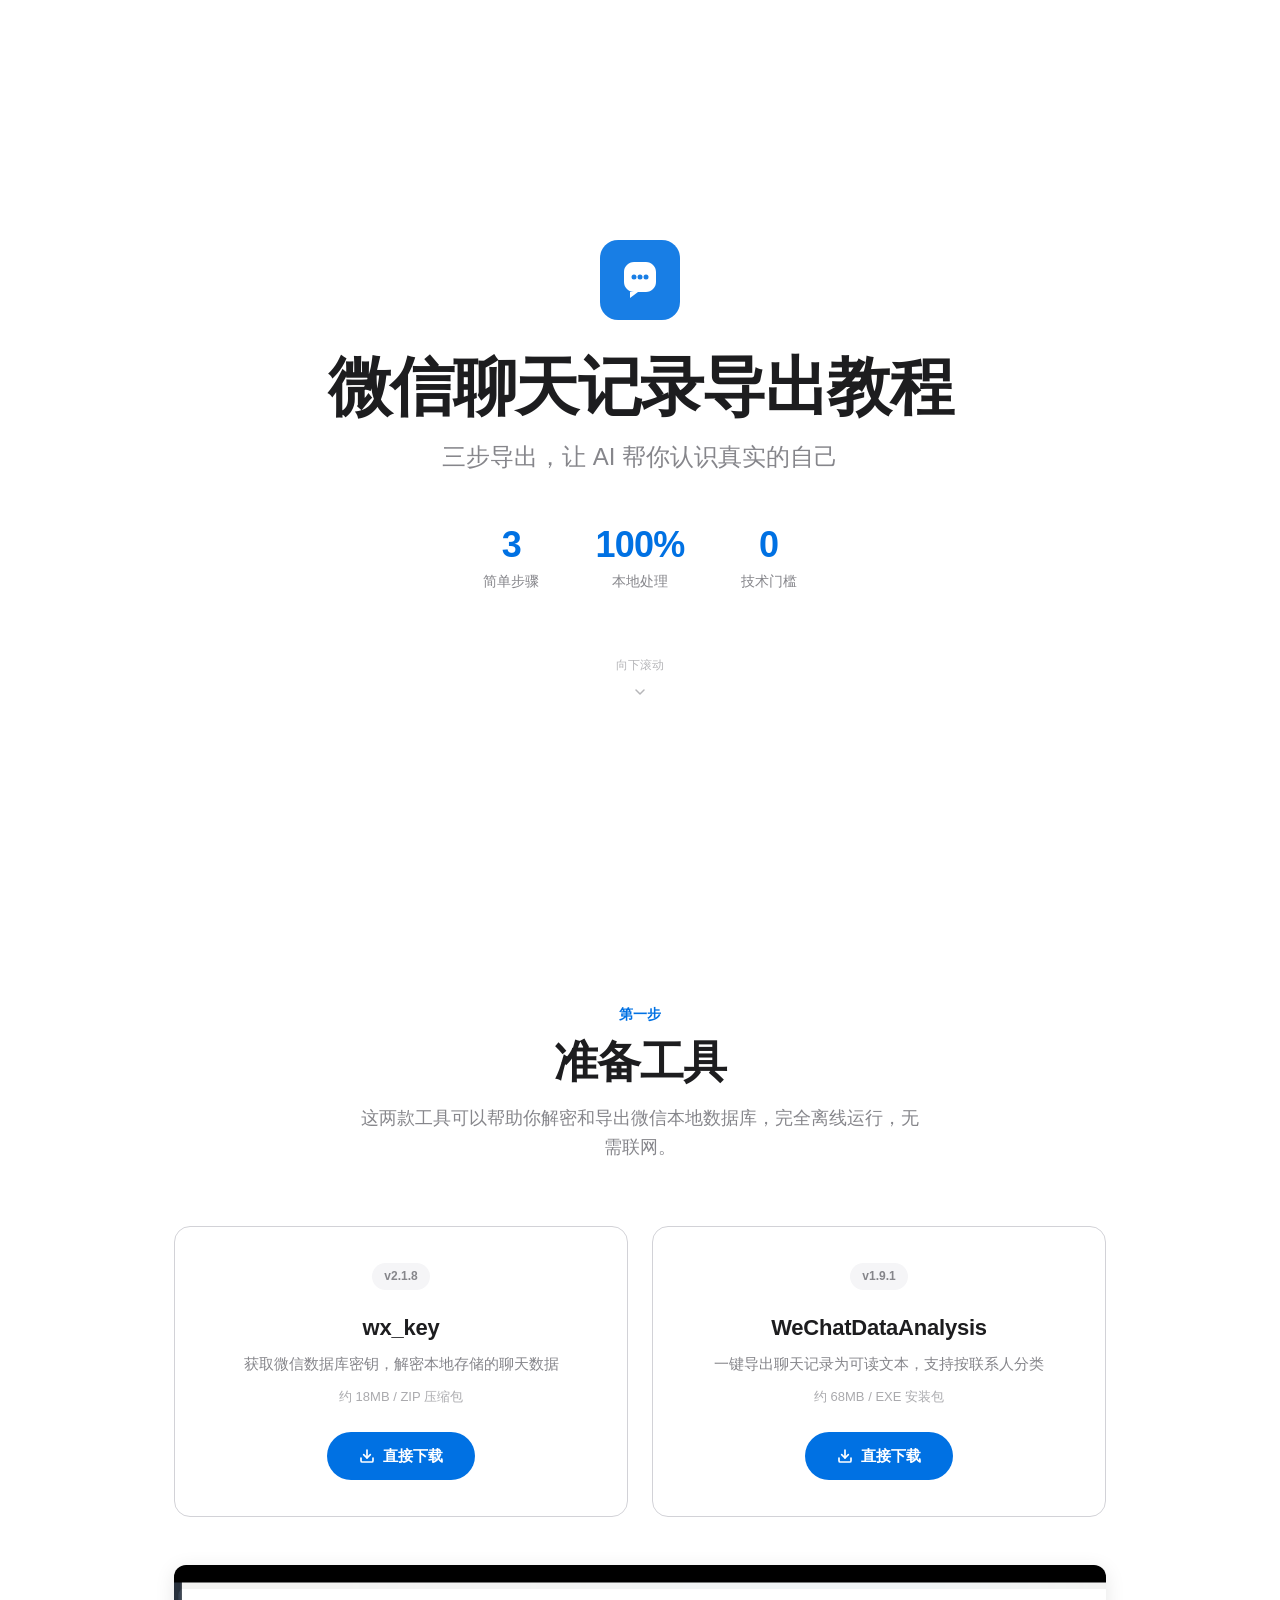
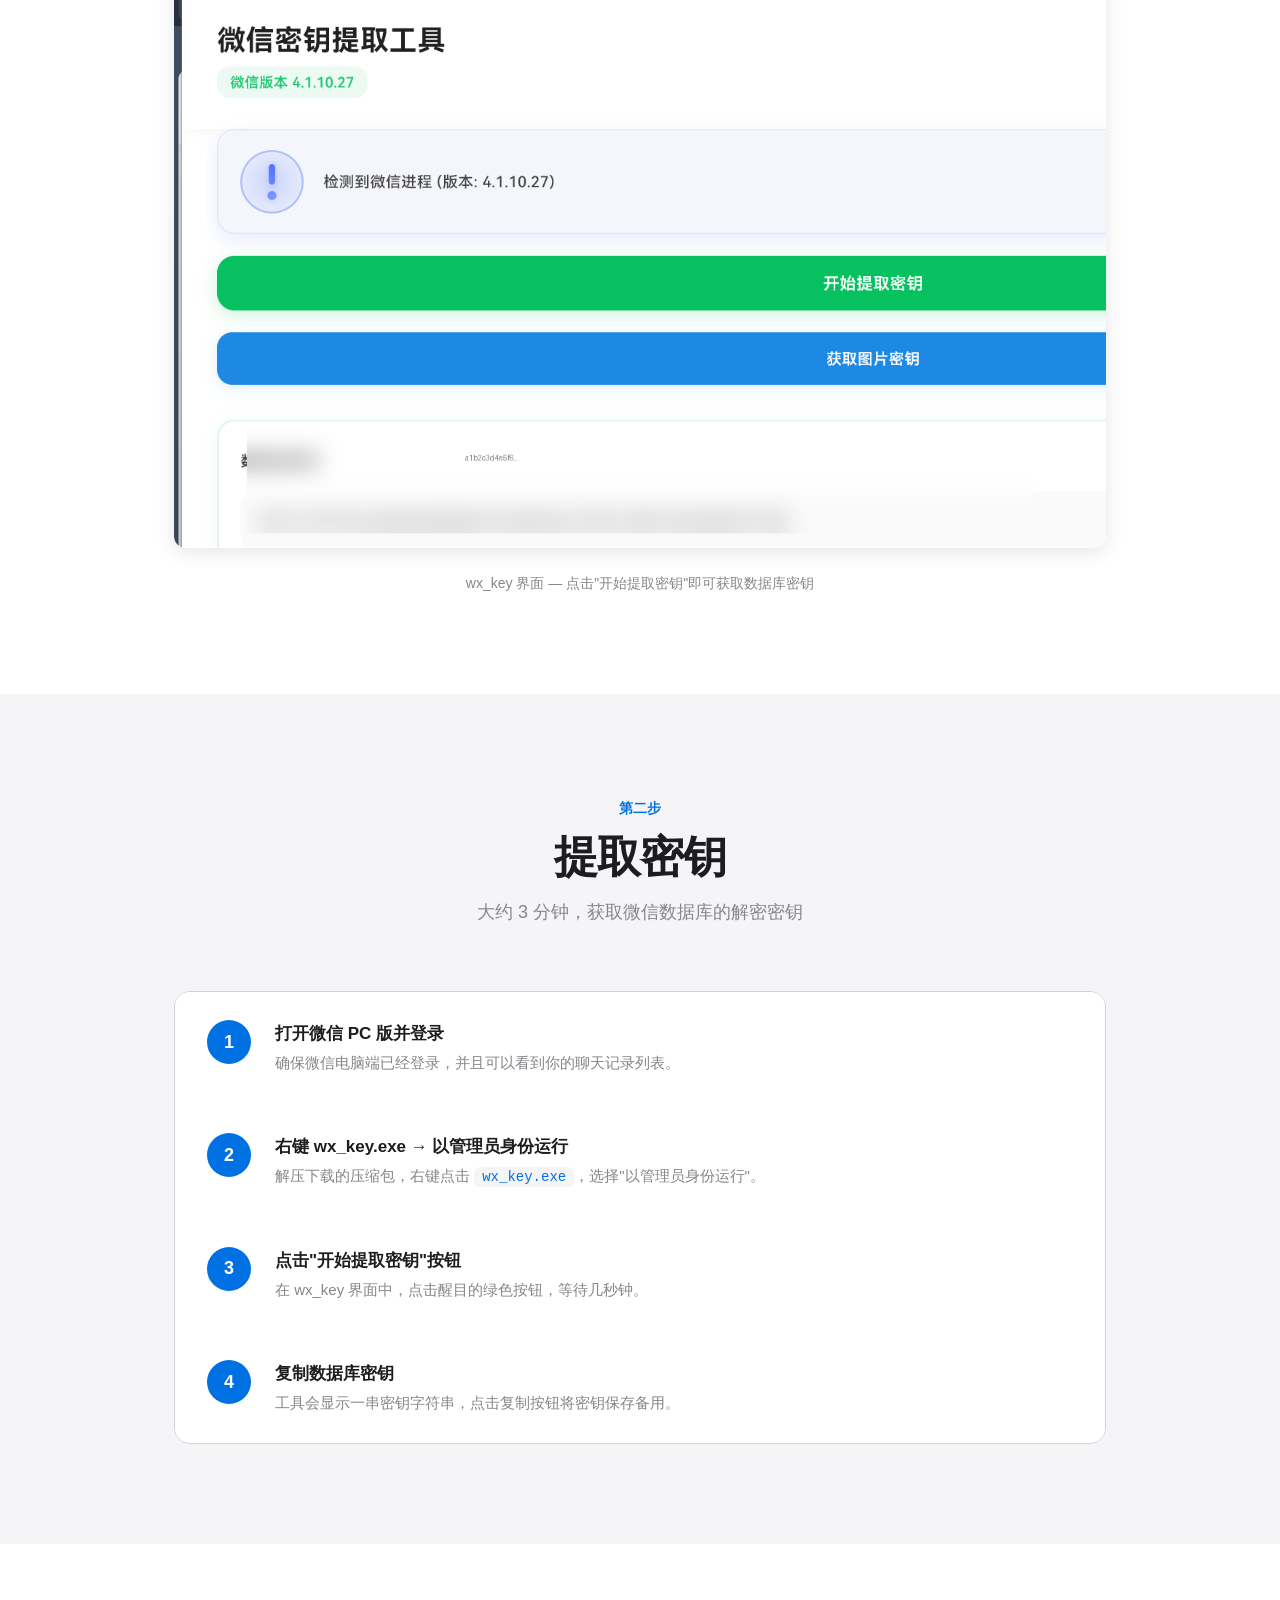
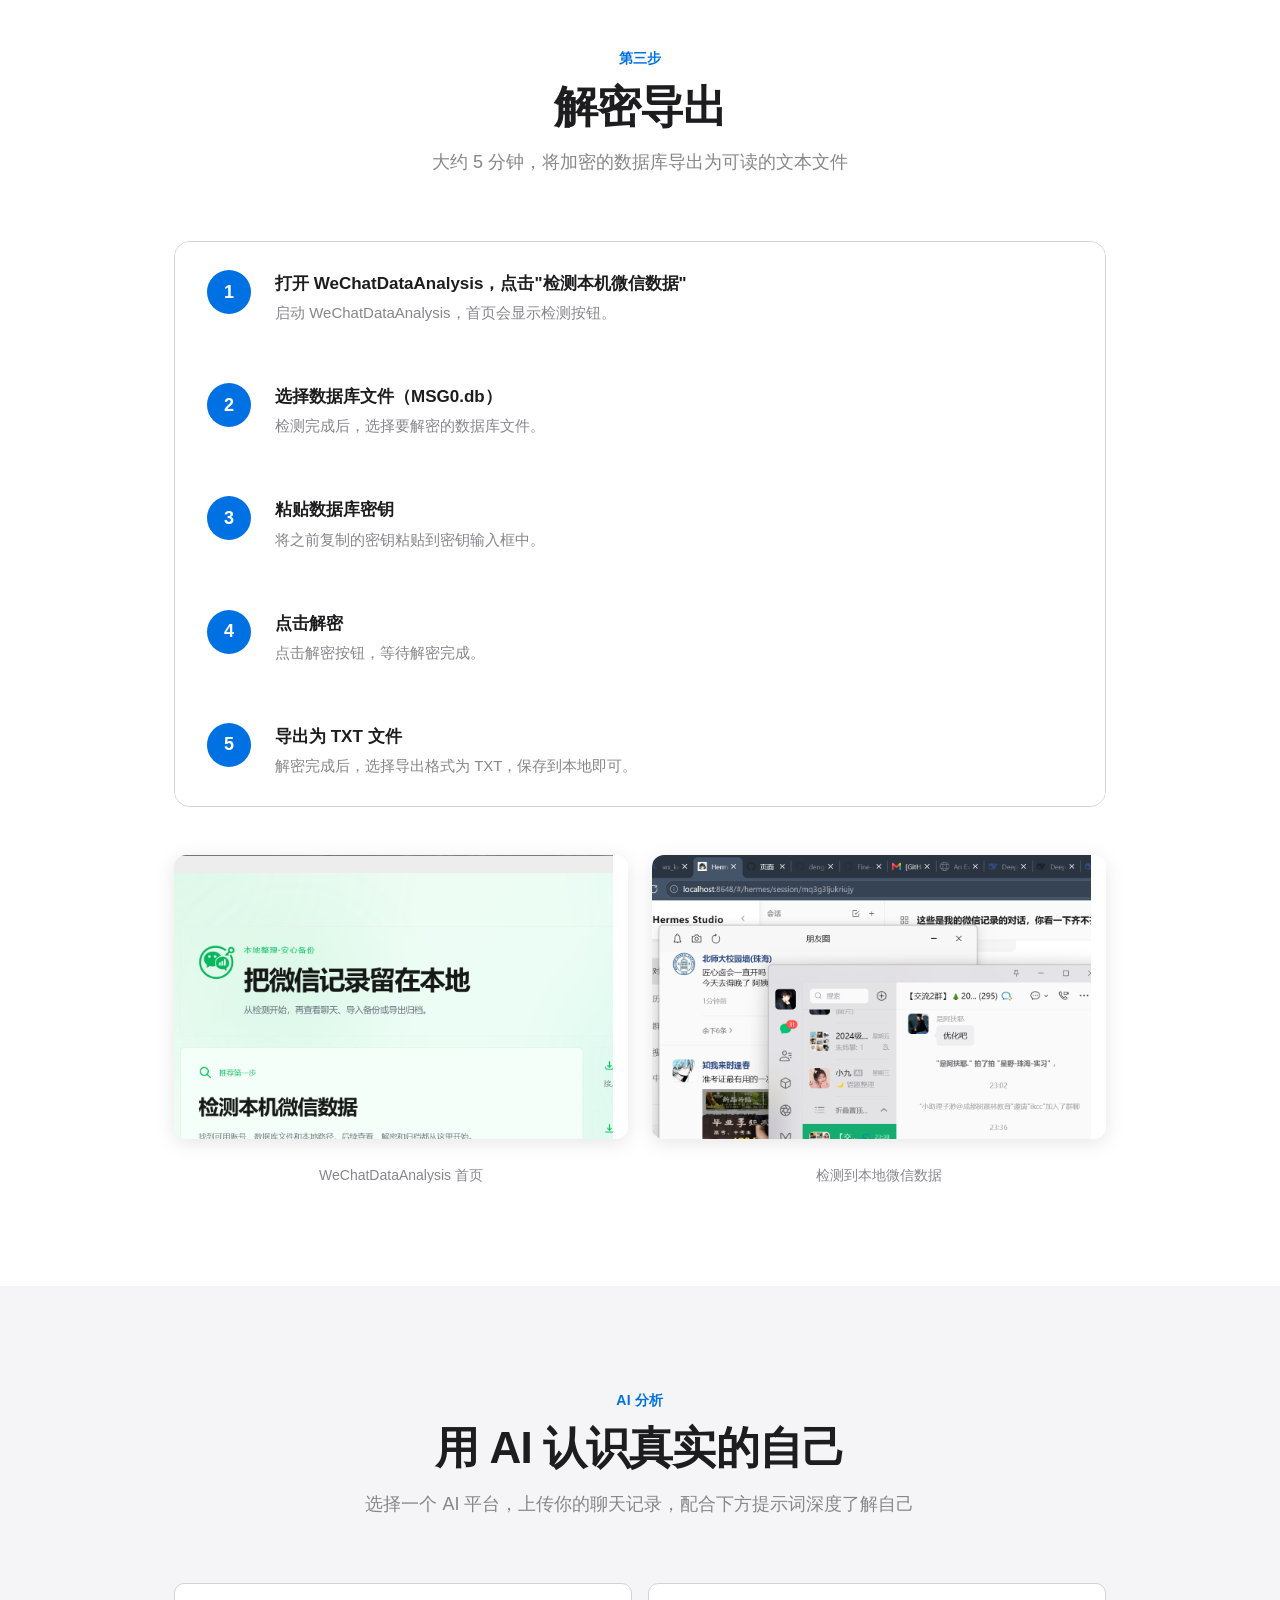
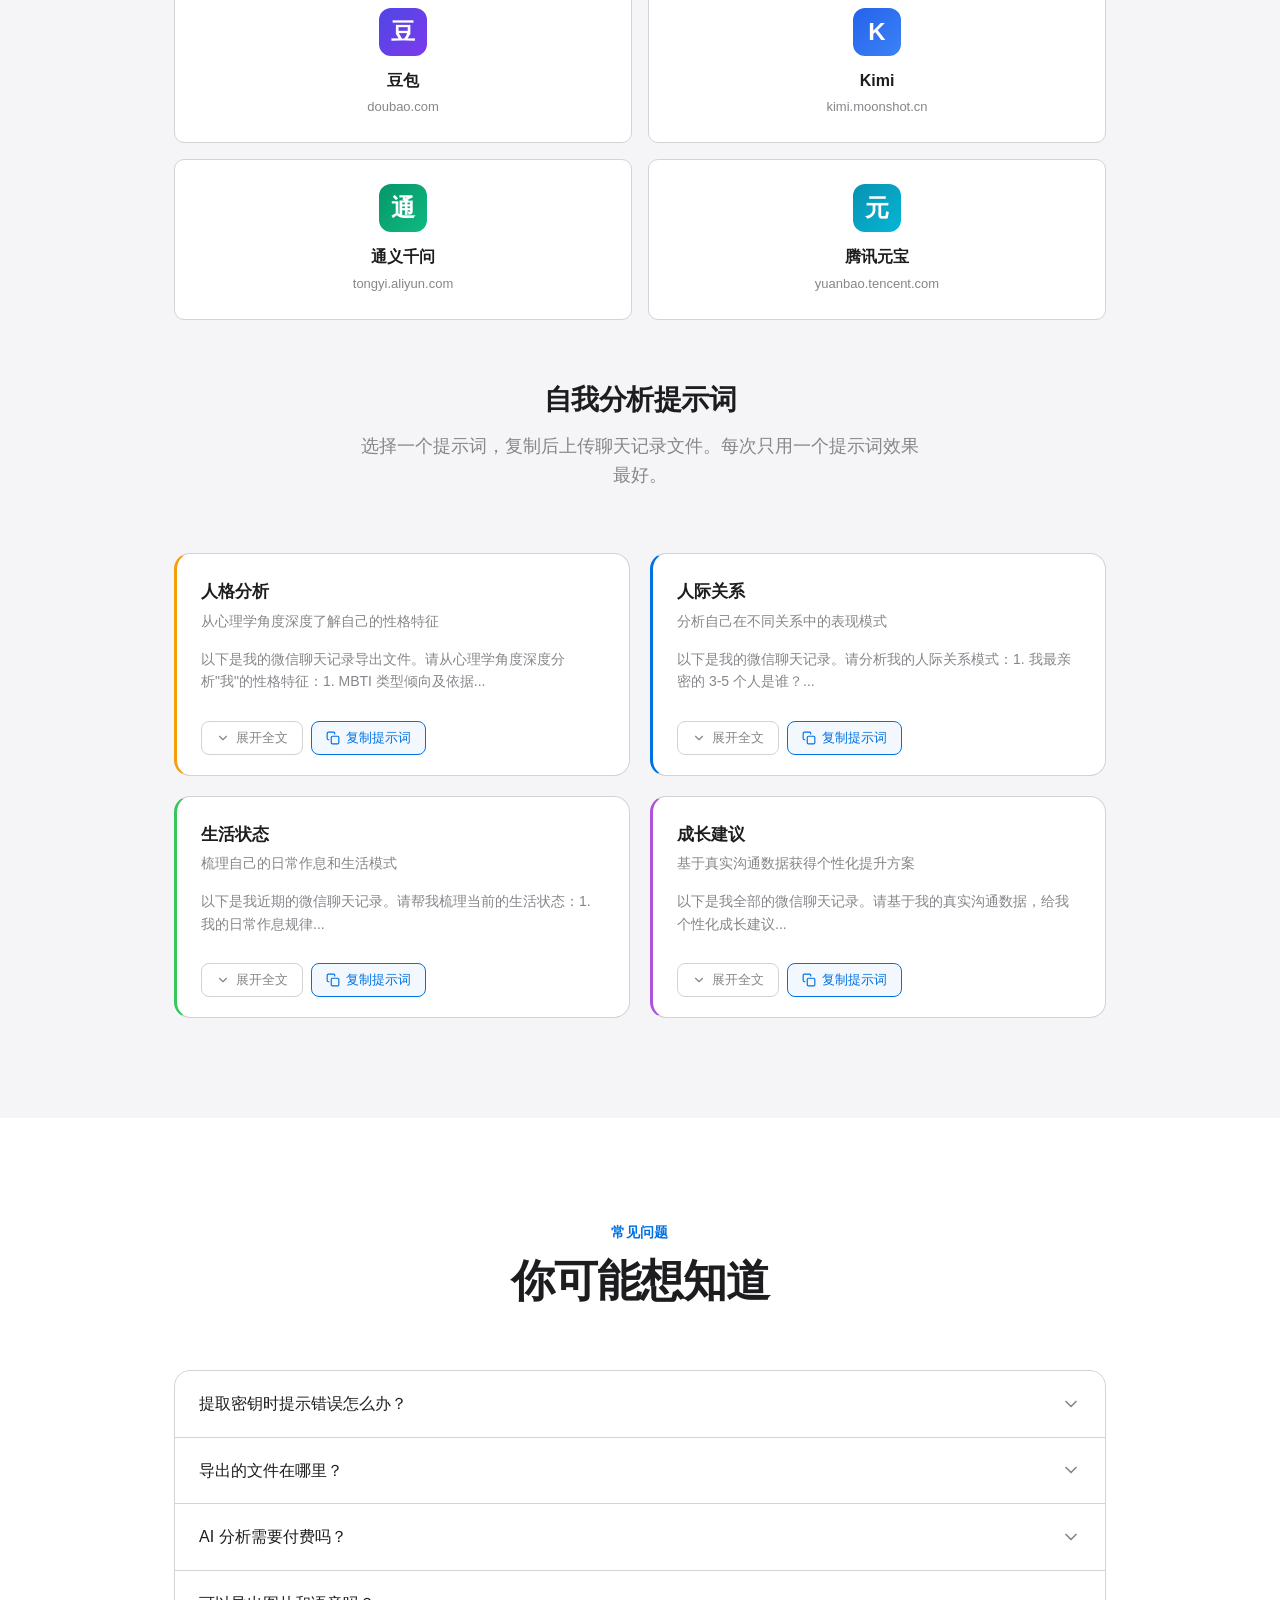
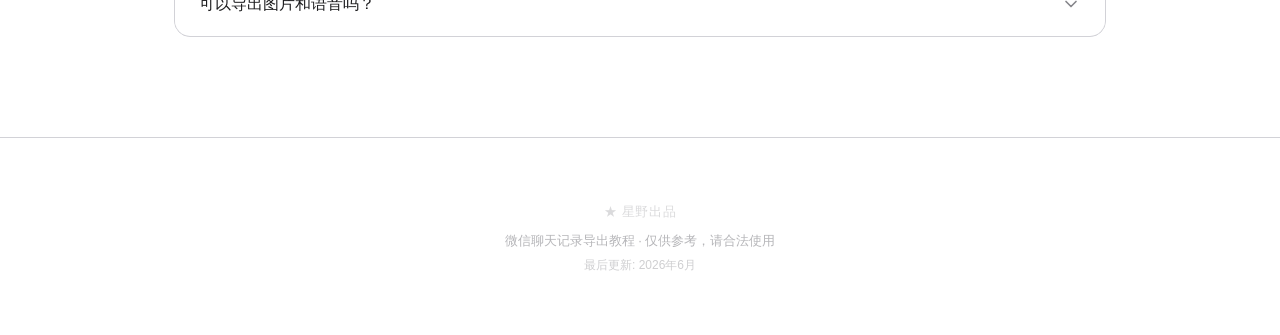
==== commit fd4ddda8: "fix: add ghfast.top proxy for China downloads, update WeChatDataAnalysis to v1.9.1, redesign dark te" ====
--- a/index.html
+++ b/index.html
@@ -814,7 +814,7 @@
       <p class="section-desc">这两款工具可以帮助你解密和导出微信本地数据库，完全离线运行，无需联网。</p>
     </div>
     <div class="tool-grid fade-in">
-      <a href="https://github.com/ycccccccy/wx_key/releases/download/v2.1.8/wx_key-windows-v2.1.8.zip" class="tool-card" target="_blank" rel="noopener">
+      <a href="https://ghfast.top/https://github.com/ycccccccy/wx_key/releases/download/v2.1.8/wx_key-windows-v2.1.8.zip" class="tool-card" target="_blank" rel="noopener">
         <div class="tool-version">v2.1.8</div>
         <div class="tool-name">wx_key</div>
         <div class="tool-desc">获取微信数据库密钥，解密本地存储的聊天数据</div>
@@ -828,8 +828,8 @@
           直接下载
         </div>
       </a>
-      <a href="https://github.com/LifeArchiveProject/WeChatDataAnalysis/releases/download/v1.8.1/WeChatDataAnalysis-1.8.1-Setup.exe" class="tool-card" target="_blank" rel="noopener">
-        <div class="tool-version">v1.8.1</div>
+      <a href="https://ghfast.top/https://github.com/LifeArchiveProject/WeChatDataAnalysis/releases/download/v1.9.1/WeChatDataAnalysis-1.9.1-Setup.exe" class="tool-card" target="_blank" rel="noopener">
+        <div class="tool-version">v1.9.1</div>
         <div class="tool-name">WeChatDataAnalysis</div>
         <div class="tool-desc">一键导出聊天记录为可读文本，支持按联系人分类</div>
         <div class="tool-size">约 68MB / EXE 安装包</div>
